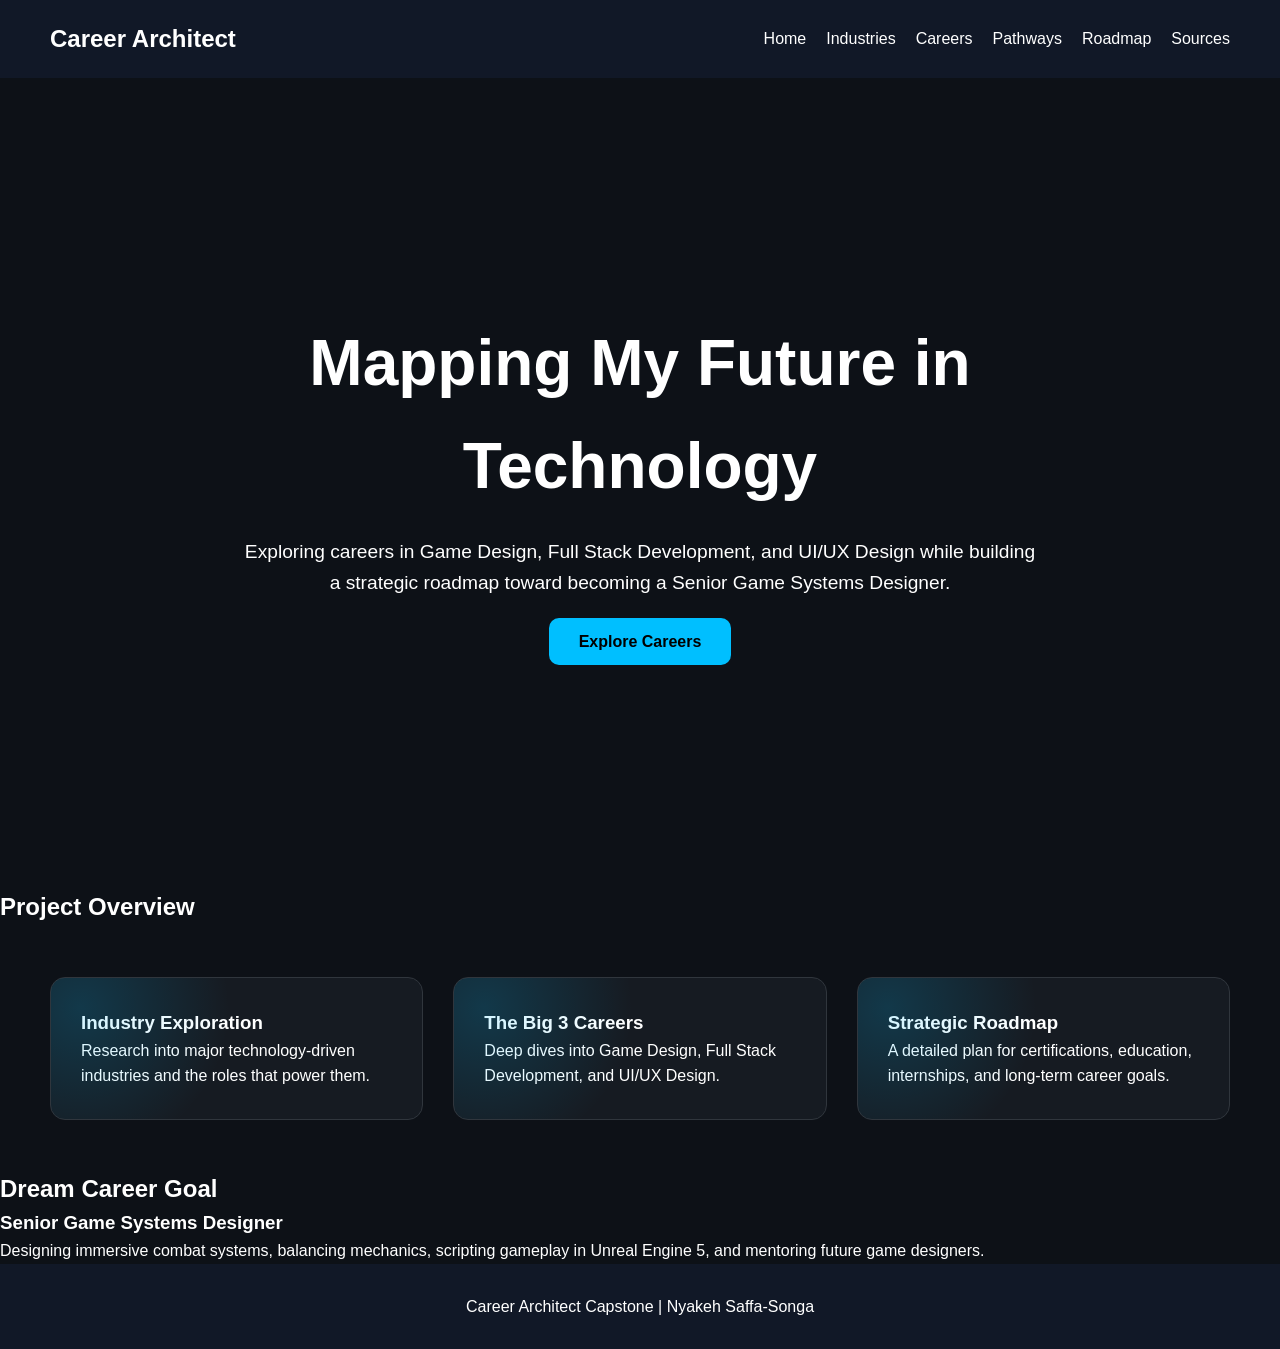
==== index.html @ 5cd9e86b "a" ====
<!DOCTYPE html>
<html lang="en">
<head>
    <meta charset="UTF-8">
    <meta name="viewport" content="width=device-width, initial-scale=1.0">
    <title>Career Architect | Nyakeh Saffa-Songa</title>
    <link rel="stylesheet" href="style.css">
</head>
<body>

<header>
    <nav>
        <h1>Career Architect</h1>

        <ul>
            <li><a href="index.html">Home</a></li>
            <li><a href="industries.html">Industries</a></li>
            <li><a href="careers.html">Careers</a></li>
            <li><a href="pathways.html">Pathways</a></li>
            <li><a href="roadmap.html">Roadmap</a></li>
            <li><a href="sources.html">Sources</a></li>
        </ul>
    </nav>

    <section class="hero">
        <div class="hero-content">
            <h2>Mapping My Future in Technology</h2>

            <p>
                Exploring careers in Game Design, Full Stack Development,
                and UI/UX Design while building a strategic roadmap
                toward becoming a Senior Game Systems Designer.
            </p>

            <a href="careers.html" class="btn">Explore Careers</a>
        </div>
    </section>
</header>

<main>

<section class="overview">
    <h2>Project Overview</h2>

    <div class="cards">

        <div class="card">
            <h3>Industry Exploration</h3>
            <p>
                Research into major technology-driven industries and
                the roles that power them.
            </p>
        </div>

        <div class="card">
            <h3>The Big 3 Careers</h3>
            <p>
                Deep dives into Game Design, Full Stack Development,
                and UI/UX Design.
            </p>
        </div>

        <div class="card">
            <h3>Strategic Roadmap</h3>
            <p>
                A detailed plan for certifications, education,
                internships, and long-term career goals.
            </p>
        </div>

    </div>
</section>

<section class="featured-goal">
    <h2>Dream Career Goal</h2>

    <div class="goal-box">
        <h3>Senior Game Systems Designer</h3>

        <p>
            Designing immersive combat systems, balancing mechanics,
            scripting gameplay in Unreal Engine 5, and mentoring
            future game designers.
        </p>
    </div>
</section>

</main>

<footer>
    <p>Career Architect Capstone | Nyakeh Saffa-Songa</p>
</footer>

<script src="script.js"></script>
</body>
</html>
---- style.css ----
*{
    margin:0;
    padding:0;
    box-sizing:border-box;
}

body{
    font-family:Arial, Helvetica, sans-serif;
    background:#0d1117;
    color:white;
    line-height:1.6;
}

nav{
    display:flex;
    justify-content:space-between;
    align-items:center;
    padding:20px 50px;
    background:#111827;
}

nav ul{
    display:flex;
    gap:20px;
    list-style:none;
}

nav a{
    color:white;
    text-decoration:none;
}

.hero{
    height:90vh;
    display:flex;
    justify-content:center;
    align-items:center;
    text-align:center;
    padding:40px;
}

.hero-content{
    max-width:800px;
}

.hero h2{
    font-size:4rem;
    margin-bottom:20px;
}

.hero p{
    font-size:1.2rem;
    margin-bottom:30px;
}

.btn{
    padding:15px 30px;
    background:#00bfff;
    color:black;
    text-decoration:none;
    border-radius:10px;
    font-weight:bold;
}

.cards,
.industry-grid,
.path-grid{
    display:grid;
    grid-template-columns:repeat(auto-fit,minmax(300px,1fr));
    gap:30px;
    padding:50px;
}

.card,
.industry-card,
.path-card,
.career-box,
.timeline-item{
    background:#161b22;
    padding:30px;
    border-radius:15px;
    border:1px solid #30363d;
}

.career-container{
    padding:50px;
}

.career-section{
    margin-bottom:50px;
}

.career-box ul{
    margin-left:20px;
}

.ladder{
    margin-top:20px;
    padding:20px;
    background:#0f172a;
    border-radius:10px;
    text-align:center;
}

.timeline{
    padding:50px;
    display:flex;
    flex-direction:column;
    gap:30px;
}

footer{
    text-align:center;
    padding:30px;
    background:#111827;
}

html{
    scroll-behavior:smooth;
}

nav{
    position:sticky;
    top:0;
    z-index:1000;
    transition:0.3s;
}

.nav-scrolled{
    background:rgba(10,10,10,0.9);
    backdrop-filter:blur(10px);
    box-shadow:0 0 20px rgba(0,191,255,0.2);
}

.card,
.industry-card,
.career-box,
.path-card,
.timeline-item,
.source-card{
    position:relative;
    overflow:hidden;

    opacity:0;
    transform:translateY(50px);

    transition:
        transform 0.6s ease,
        opacity 0.6s ease,
        box-shadow 0.3s ease;
}

.card::before,
.industry-card::before,
.career-box::before,
.path-card::before,
.timeline-item::before,
.source-card::before{
    content:"";

    position:absolute;

    width:300px;
    height:300px;

    background:radial-gradient(
        circle,
        rgba(0,191,255,0.18),
        transparent 70%
    );

    left:var(--x);
    top:var(--y);

    transform:translate(-50%, -50%);
    pointer-events:none;
}

.show{
    opacity:1;
    transform:translateY(0);
}

.card:hover,
.industry-card:hover,
.career-box:hover,
.path-card:hover,
.timeline-item:hover,
.source-card:hover{
    transform:translateY(-8px);
    box-shadow:0 0 25px rgba(0,191,255,0.25);
}

.page-title{
    text-align:center;
    font-size:3rem;
    margin:60px 0;
}

.path-section{
    padding:0 50px 50px 50px;
}

.path-section h2{
    margin-bottom:30px;
    font-size:2rem;
}

.full-width{
    width:100%;
}

.sources-container{
    display:grid;
    grid-template-columns:repeat(auto-fit,minmax(300px,1fr));
    gap:25px;
    padding:50px;
}

.source-card{
    background:#161b22;
    padding:30px;
    border-radius:15px;
    border:1px solid #30363d;
}

.timeline-page{
    padding-bottom:100px;
}
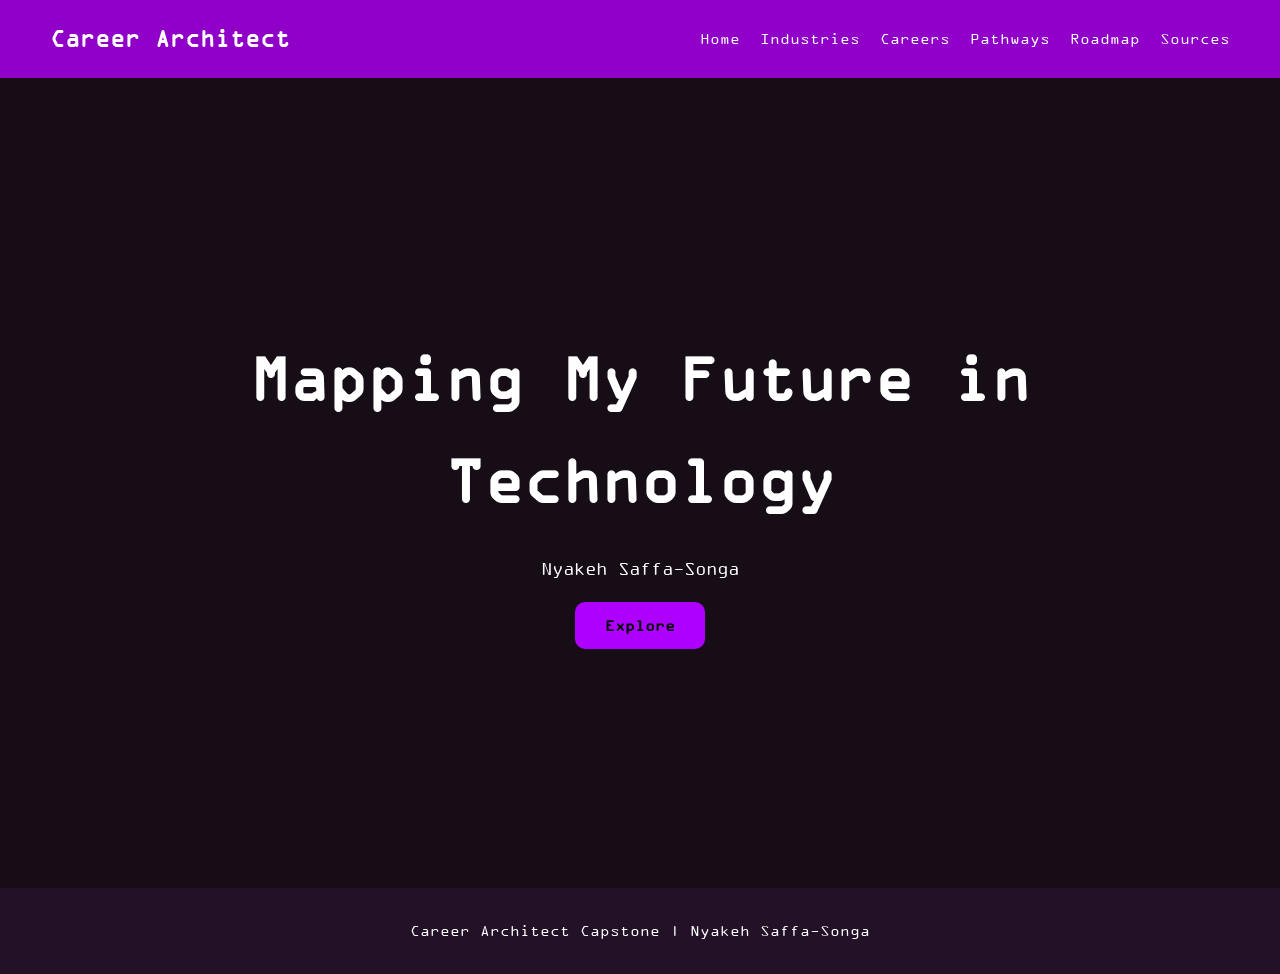
==== commit f0858703: "f" ====
--- a/index.html
+++ b/index.html
@@ -23,69 +23,17 @@
     </nav>
 
     <section class="hero">
-        <div class="hero-content">
+        <div class="heroContent">
             <h2>Mapping My Future in Technology</h2>
 
             <p>
-                Exploring careers in Game Design, Full Stack Development,
-                and UI/UX Design while building a strategic roadmap
-                toward becoming a Senior Game Systems Designer.
+                Nyakeh Saffa-Songa
             </p>
 
-            <a href="careers.html" class="btn">Explore Careers</a>
+            <a href="careers.html" class="btn">Explore</a>
         </div>
     </section>
 </header>
-
-<main>
-
-<section class="overview">
-    <h2>Project Overview</h2>
-
-    <div class="cards">
-
-        <div class="card">
-            <h3>Industry Exploration</h3>
-            <p>
-                Research into major technology-driven industries and
-                the roles that power them.
-            </p>
-        </div>
-
-        <div class="card">
-            <h3>The Big 3 Careers</h3>
-            <p>
-                Deep dives into Game Design, Full Stack Development,
-                and UI/UX Design.
-            </p>
-        </div>
-
-        <div class="card">
-            <h3>Strategic Roadmap</h3>
-            <p>
-                A detailed plan for certifications, education,
-                internships, and long-term career goals.
-            </p>
-        </div>
-
-    </div>
-</section>
-
-<section class="featured-goal">
-    <h2>Dream Career Goal</h2>
-
-    <div class="goal-box">
-        <h3>Senior Game Systems Designer</h3>
-
-        <p>
-            Designing immersive combat systems, balancing mechanics,
-            scripting gameplay in Unreal Engine 5, and mentoring
-            future game designers.
-        </p>
-    </div>
-</section>
-
-</main>
 
 <footer>
     <p>Career Architect Capstone | Nyakeh Saffa-Songa</p>
--- a/style.css
+++ b/style.css
@@ -1,36 +1,41 @@
-*{
+* {
     margin:0;
     padding:0;
     box-sizing:border-box;
 }
 
-body{
-    font-family:Arial, Helvetica, sans-serif;
-    background:#0d1117;
-    color:white;
+@font-face {
+    font-family: OCR A Extended;
+    src: url(./fonts/OCRAEXT.TTF);
+}
+
+body {
+    font-family: OCR A Extended;
+    background: #170d16;
+    color: white;
     line-height:1.6;
 }
 
-nav{
-    display:flex;
+nav {
+    display: flex;
     justify-content:space-between;
     align-items:center;
     padding:20px 50px;
-    background:#111827;
+    background:#9000c9;
 }
 
-nav ul{
+nav ul {
     display:flex;
     gap:20px;
     list-style:none;
 }
 
-nav a{
+nav a {
     color:white;
     text-decoration:none;
 }
 
-.hero{
+.hero {
     height:90vh;
     display:flex;
     justify-content:center;
@@ -39,191 +44,126 @@
     padding:40px;
 }
 
-.hero-content{
+.heroContent {
     max-width:800px;
 }
 
-.hero h2{
+.hero h2 {
     font-size:4rem;
     margin-bottom:20px;
 }
 
-.hero p{
+.hero p {
     font-size:1.2rem;
     margin-bottom:30px;
 }
 
-.btn{
-    padding:15px 30px;
-    background:#00bfff;
-    color:black;
-    text-decoration:none;
-    border-radius:10px;
-    font-weight:bold;
+.btn {
+    padding: 15px 30px;
+    background: #ae00ff;
+    color: black;
+    text-decoration: none;
+    border-radius: 10px;
+    font-weight: bold;
 }
 
-.cards,
-.industry-grid,
-.path-grid{
-    display:grid;
-    grid-template-columns:repeat(auto-fit,minmax(300px,1fr));
-    gap:30px;
+.cards, .industryGrid, .pathGrid {
+    display: grid;
+    grid-template-columns: repeat(auto-fit,minmax(300px,1fr));
+    gap: 30px;
+    padding: 50px;
+}
+
+.card, .industryCard, .pathCard, .careerBox, .timelineItem {
+    background:#1e1622;
+    padding:30px;
+    border-radius:15px;
+    border:1px solid #3a303d;
+}
+
+.careerContainer {
     padding:50px;
 }
 
-.card,
-.industry-card,
-.path-card,
-.career-box,
-.timeline-item{
-    background:#161b22;
-    padding:30px;
-    border-radius:15px;
-    border:1px solid #30363d;
-}
-
-.career-container{
-    padding:50px;
-}
-
-.career-section{
+.careerSection {
     margin-bottom:50px;
 }
 
-.career-box ul{
+.careerBox ul {
     margin-left:20px;
 }
 
-.ladder{
+.ladder {
     margin-top:20px;
     padding:20px;
-    background:#0f172a;
+    background:#250f2a;
     border-radius:10px;
     text-align:center;
 }
 
-.timeline{
+.timeline {
     padding:50px;
     display:flex;
     flex-direction:column;
     gap:30px;
 }
 
-footer{
+footer {
     text-align:center;
     padding:30px;
-    background:#111827;
+    background:#221127;
 }
 
-html{
+html {
     scroll-behavior:smooth;
 }
 
-nav{
+nav {
     position:sticky;
     top:0;
     z-index:1000;
     transition:0.3s;
 }
 
-.nav-scrolled{
-    background:rgba(10,10,10,0.9);
-    backdrop-filter:blur(10px);
-    box-shadow:0 0 20px rgba(0,191,255,0.2);
-}
 
-.card,
-.industry-card,
-.career-box,
-.path-card,
-.timeline-item,
-.source-card{
-    position:relative;
-    overflow:hidden;
-
-    opacity:0;
-    transform:translateY(50px);
-
-    transition:
-        transform 0.6s ease,
-        opacity 0.6s ease,
-        box-shadow 0.3s ease;
-}
-
-.card::before,
-.industry-card::before,
-.career-box::before,
-.path-card::before,
-.timeline-item::before,
-.source-card::before{
-    content:"";
-
-    position:absolute;
-
-    width:300px;
-    height:300px;
-
-    background:radial-gradient(
-        circle,
-        rgba(0,191,255,0.18),
-        transparent 70%
-    );
-
-    left:var(--x);
-    top:var(--y);
-
-    transform:translate(-50%, -50%);
-    pointer-events:none;
-}
-
-.show{
+.show {
     opacity:1;
     transform:translateY(0);
 }
 
-.card:hover,
-.industry-card:hover,
-.career-box:hover,
-.path-card:hover,
-.timeline-item:hover,
-.source-card:hover{
-    transform:translateY(-8px);
-    box-shadow:0 0 25px rgba(0,191,255,0.25);
-}
-
-.page-title{
+.pageTitle {
     text-align:center;
     font-size:3rem;
     margin:60px 0;
 }
 
-.path-section{
+.pathSection {
     padding:0 50px 50px 50px;
 }
 
-.path-section h2{
+.pathSection h2 {
     margin-bottom:30px;
     font-size:2rem;
 }
 
-.full-width{
+.fullWidth {
     width:100%;
 }
 
-.sources-container{
+.sourcesContainer {
     display:grid;
     grid-template-columns:repeat(auto-fit,minmax(300px,1fr));
     gap:25px;
     padding:50px;
 }
 
-.source-card{
-    background:#161b22;
+.sourceCard {
+    background:#1e1622;
     padding:30px;
     border-radius:15px;
-    border:1px solid #30363d;
+    border:1px solid #39303d;
 }
 
-.timeline-page{
+.timelinePage {
     padding-bottom:100px;
 }
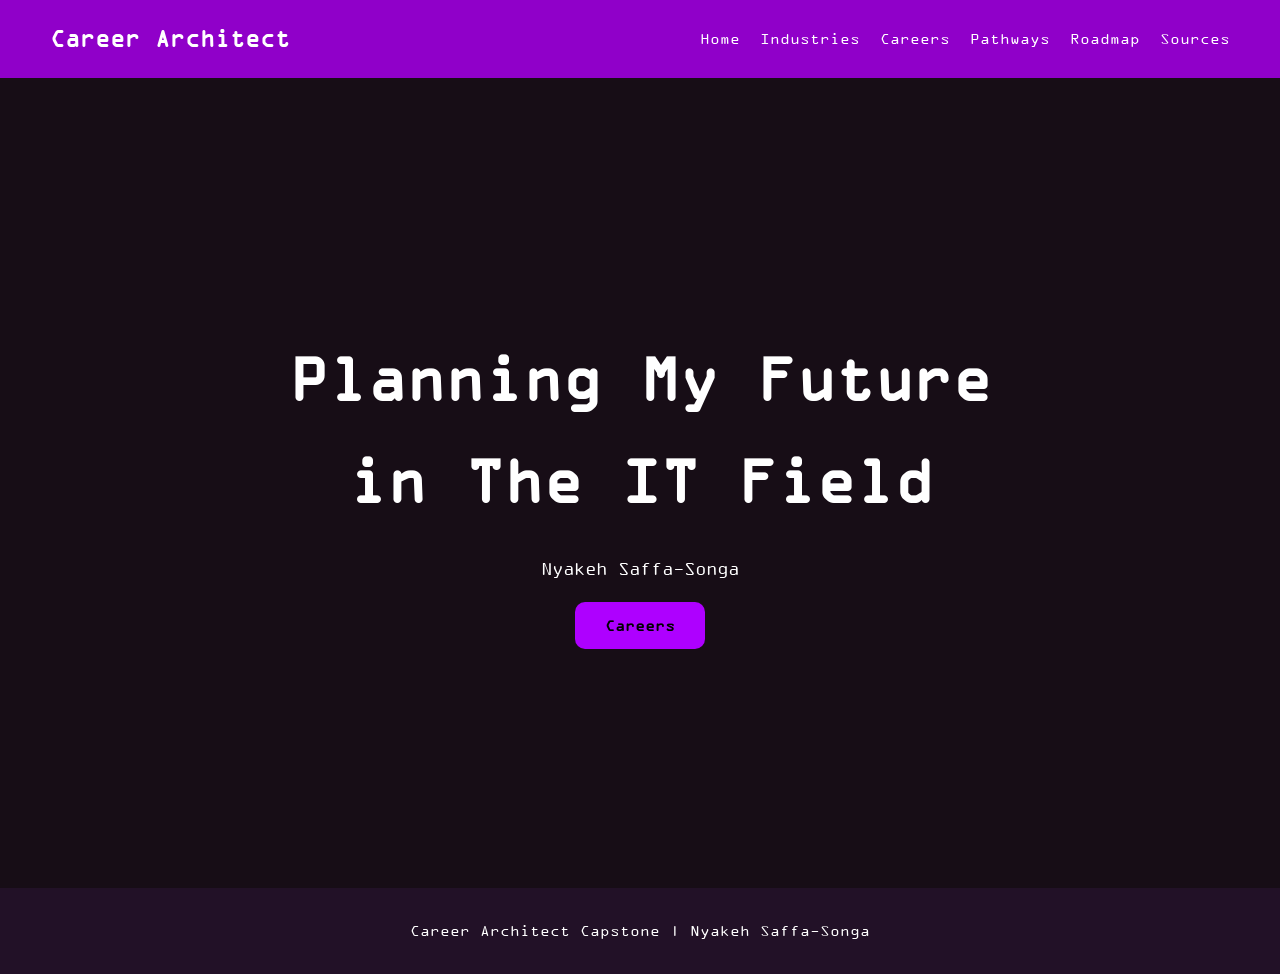
==== commit dd89a12e: "r" ====
--- a/index.html
+++ b/index.html
@@ -24,13 +24,13 @@
 
     <section class="hero">
         <div class="heroContent">
-            <h2>Mapping My Future in Technology</h2>
+            <h2>Planning My Future in The IT Field</h2>
 
             <p>
                 Nyakeh Saffa-Songa
             </p>
 
-            <a href="careers.html" class="btn">Explore</a>
+            <a href="careers.html" class="btn">Careers</a>
         </div>
     </section>
 </header>
